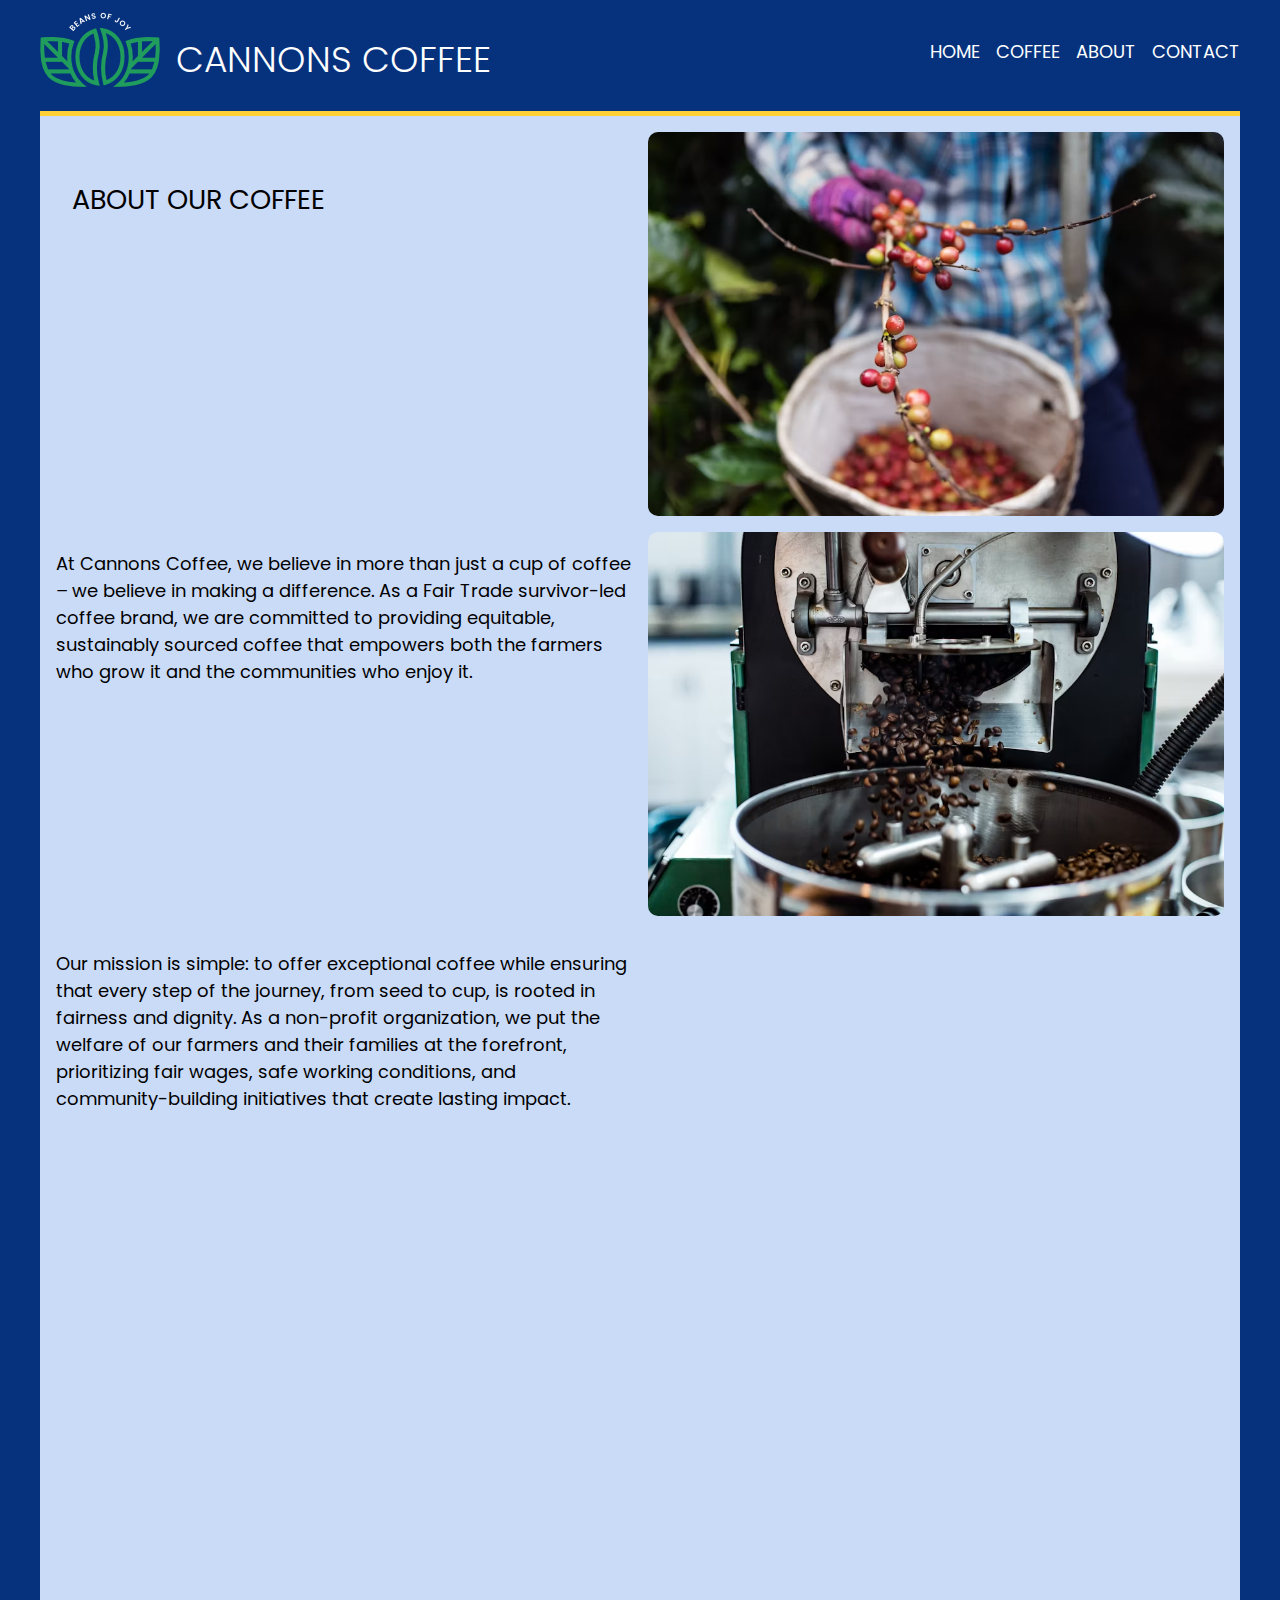
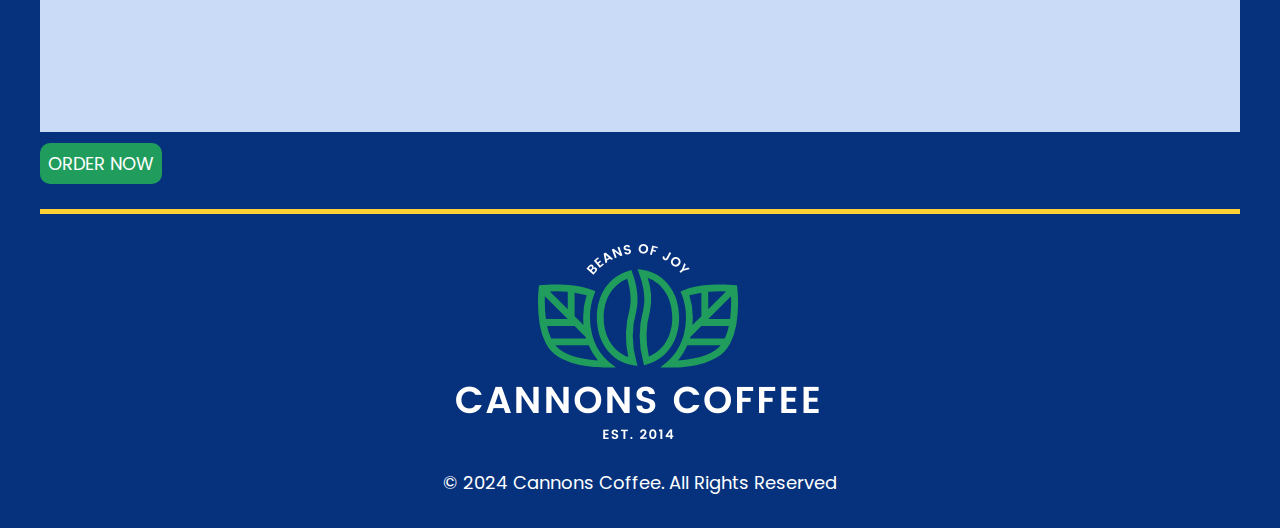
==== about.html @ 050b23fe "updated about page" ====
<head>
  <meta charset="UTF-8" />
  <meta name="viewport" content="width=device-width, initial-scale=1.0" />
  <title>cannons-coffee</title>
  <link rel="stylesheet" href="css/styles.css" />
</head>
<body>
  <div class="container">
    <header>
      <div class="logo">
        <a
          ><img src="images/logo-nav.webp" alt="Cannons Coffee, Beans of Joy"
        /></a>
        <h1>Cannons Coffee</h1>
      </div>
      <nav>
        <ul>
          <li><a href="index.html" target="blank"> Home </a></li>
          <li><a href="latte.html" target="_blank">Coffee</a></li>
          <li>
            <a href="about.html" target="_blank">About</a>
          </li>
          <li>
            <a href="mailto:lajoie.bradley2@gmail.com" target="_blank"
              >Contact</a
            >
          </li>
        </ul>
      </nav>
    </header>
    <main>
      <div class="parentthree">
        <div class="ourcoffee"><h2>About Our Coffee</h2></div>

        <div class="aboutcard">
          <img src="images/about_coffee_fruit.avif" alt="coffee bean farmer" />
        </div>
        <div class="aboutcard">
         <p>
            At Cannons Coffee, we believe in more than just a cup of coffee – we
            believe in making a difference. As a Fair Trade survivor-led coffee
            brand, we are committed to providing equitable, sustainably sourced
            coffee that empowers both the farmers who grow it and the
            communities who enjoy it.
          </p>
          </div>
          <div class="aboutcard">
            <img src="images/about_coffee_roast.avif" alt="coffee bean farmer" />
          </div>
          <div class="aboutcard">
           <p>
            Our mission is simple: to offer exceptional coffee while ensuring
            that every step of the journey, from seed to cup, is rooted in
            fairness and dignity. As a non-profit organization, we put the
            welfare of our farmers and their families at the forefront,
            prioritizing fair wages, safe working conditions, and
            community-building initiatives that create lasting impact.
            </p>
            </div>
        </div>
          <p><a href="" target="_blank" class="greenbutton">Order Now</a></p>
      </div>

    </main>
    <footer>
      <img
        src="images/logo-footer.webp"
        alt="Cannons Coffee, Beans of Joy! Est. 2014"
      />
      <p>&copy; 2024 Cannons Coffee. All Rights Reserved</p>
    </footer>
  </div>
</body>
---- css/styles.css ----
@import url("https://fonts.googleapis.com/css2?family=Poppins:ital,wght@0,100;0,200;0,300;0,400;0,500;0,600;0,700;0,800;0,900;1,100;1,200;1,300;1,400;1,500;1,600;1,700;1,800;1,900&display=swap");

:root {
  --black: #000000;
  --Catalina: #06327d;
  --Bluetiful: #2b70e4;
  --vegan: #209d5c;
  --Sunglow: #ffd034;
  --white: #ffffff;
  --lightblue: #cadbf8;
  --common-font: Poppins;
  --radius: 10px;
}

/* BASIC FORMATTING */
html {
  box-sizing: border-box;
}
*,
*:before,
*:after {
  box-sizing: inherit;
}
.container {
  max-width: 1200px;
  margin: auto;
}
img {
  max-width: 100%;
}
main {
  border-bottom: 5px solid var(--Sunglow);
  border-top: 5px solid var(--Sunglow);
}

.logo {
  display: flex;
  flex-wrap: center;
  gap: 1rem;
}
header {
  color: var(--white);
  text-transform: uppercase;
  font-weight: normal;
  display: flex;
  flex-flow: row wrap;
  justify-content: center;
  align-items: center;
  gap: 1rem;
}

nav ul {
  list-style: none;
  padding-bottom: 1rem;
  margin: 0;
  display: flex;
  flex-flow: row wrap;
  gap: 1rem;
  justify-content: center;
}
nav a {
  color: var(--white);
  text-decoration: none;
  display: block;
}

body {
  font-family: var(--common-font);
  font-size: 1.125rem;
  color: var(--black);
  background-color: var(--Catalina);
}

h1 {
  font-weight: 300;
}
h2 {
  text-transform: uppercase;
  text-decoration: none;
  font-weight: 400;
  margin: auto;
  padding: 1rem;
  padding-top: 3rem;
}
h3 {
  font-weight: 400;
}
p {
  margin-bottom: 2rem;
}
.parentone {
  display: grid;
  grid-template-columns: 1fr 1fr;
  /* align-items: center; */
  gap: 1rem;
  padding: 0.5rem;
  background-color: var(--white);
}
.child {
  text-align: left;
}

.greenbutton {
  background-color: var(--vegan);
  color: var(--white);
  padding: 0.5rem;
  margin-top: 2rem;
  border-radius: var(--radius);
  text-decoration: none;
  text-transform: uppercase;
}

.ourcoffee {
  background-color: var(--lightblue);
}
.parenttwo {
  background-color: var(--lightblue);
  display: grid;
  grid-template-columns: 1fr;
  gap: 2rem;
  padding: 1rem;
}
.coffeecard img {
  border-radius: var(--radius);
}

.bluebutton {
  background-color: var(--Catalina);
  color: var(--white);
  padding: 0.5rem;
  margin-top: 2rem;
  border-radius: var(--radius);
  text-decoration: none;
  text-transform: uppercase;
}

.parentthree {
  display: grid;
  grid-template-columns: 1fr;
  background-color: var(--lightblue);
  gap: 1rem;
  padding: 1rem;
}
.aboutcard img {
  border-radius: var(--radius);
}
.aboutcard {
  background-color: var(--lightblue);
}
footer {
  text-align: center;
  /* align-items: center; */
  color: var(--white);
  padding-top: 1rem;
}

@media (min-width: 700px) {
  .parentone {
    padding: 0;
    padding-left: 1rem;
  }
  .parenttwo {
    grid-template-columns: 1fr 1fr;
  }
  .parentthree {
    grid-template-columns: 1fr 1fr;
    grid-template-rows: 1fr 1fr 1fr 1fr;
  }
  .logo {
    margin: 0;
  }
  footer {
    text-align: center;
  }
}

@media (min-width: 900px) {
  .parentone {
    text-align: left;
    align-items: center;
    padding: 0;
  }
  .parenttwo {
    grid-template-columns: 1fr 1fr 1fr 1fr;
  }
  header {
    justify-content: space-between;
  }
}
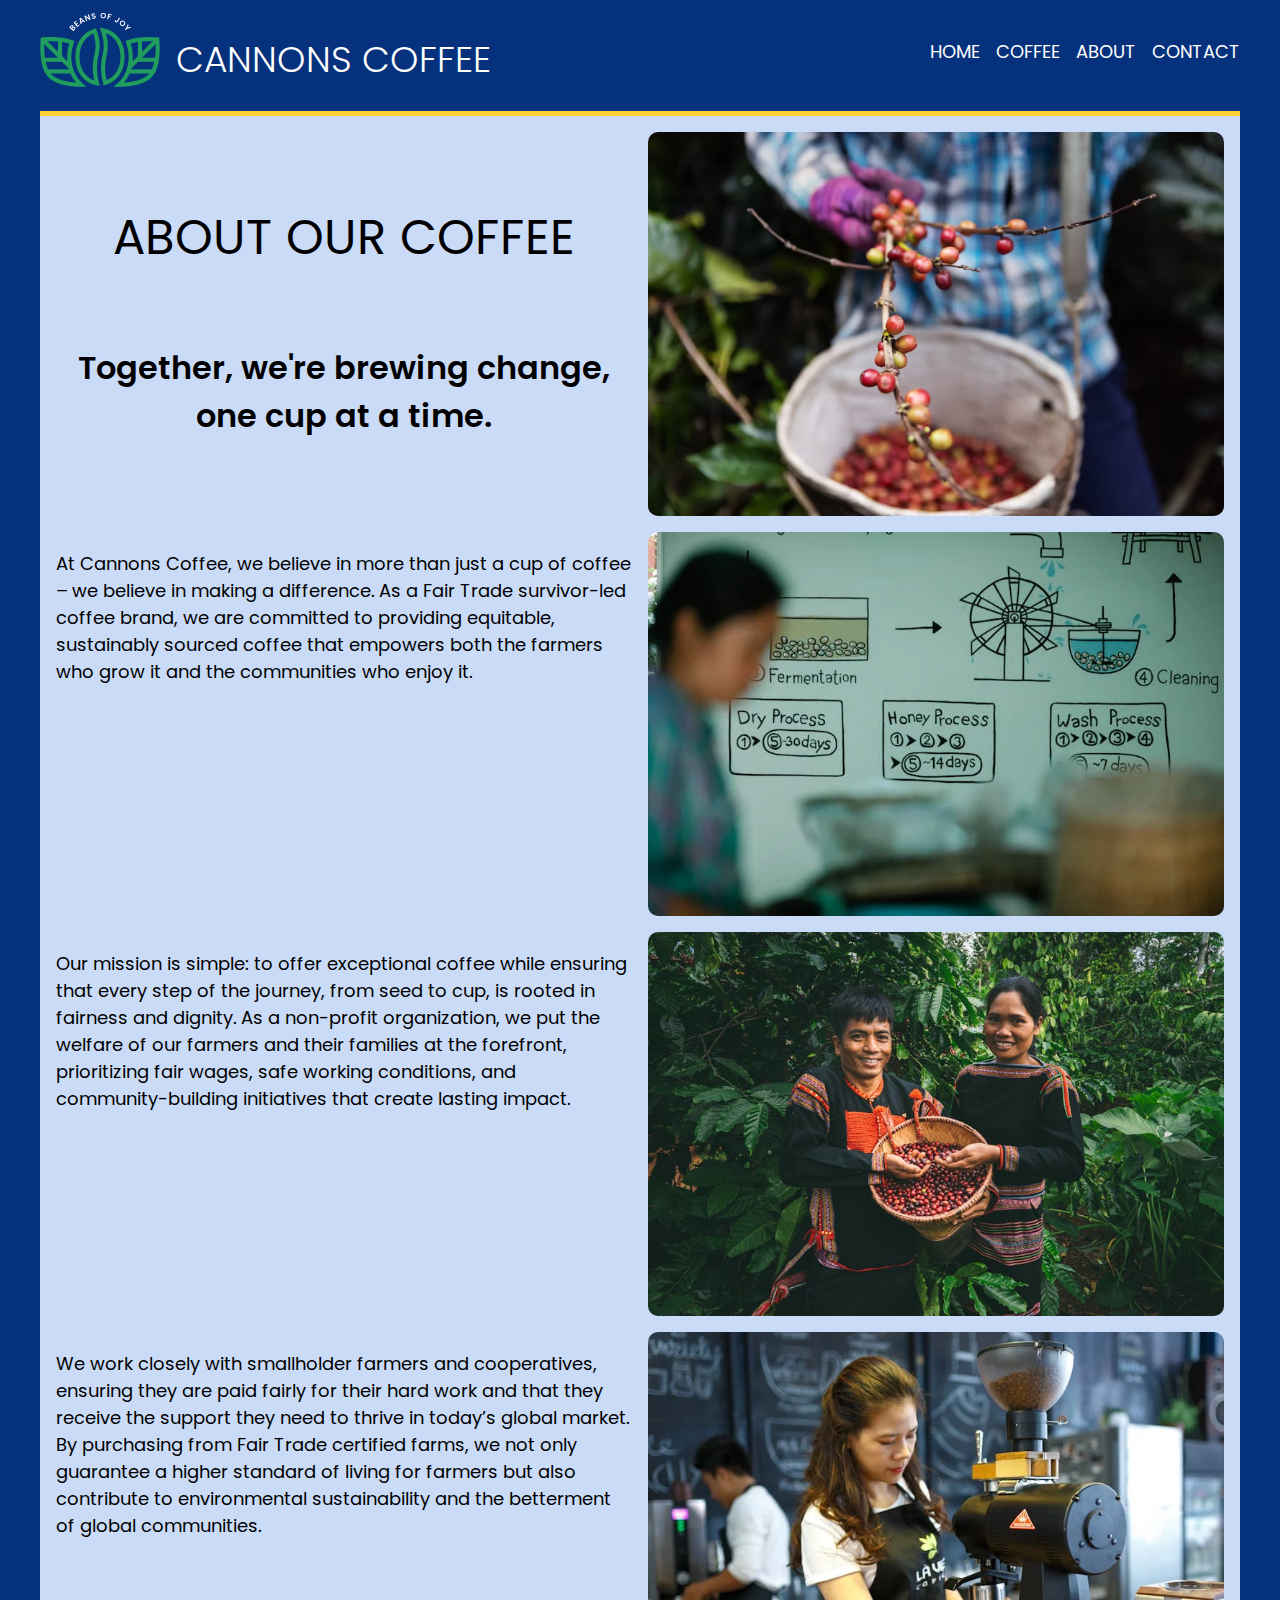
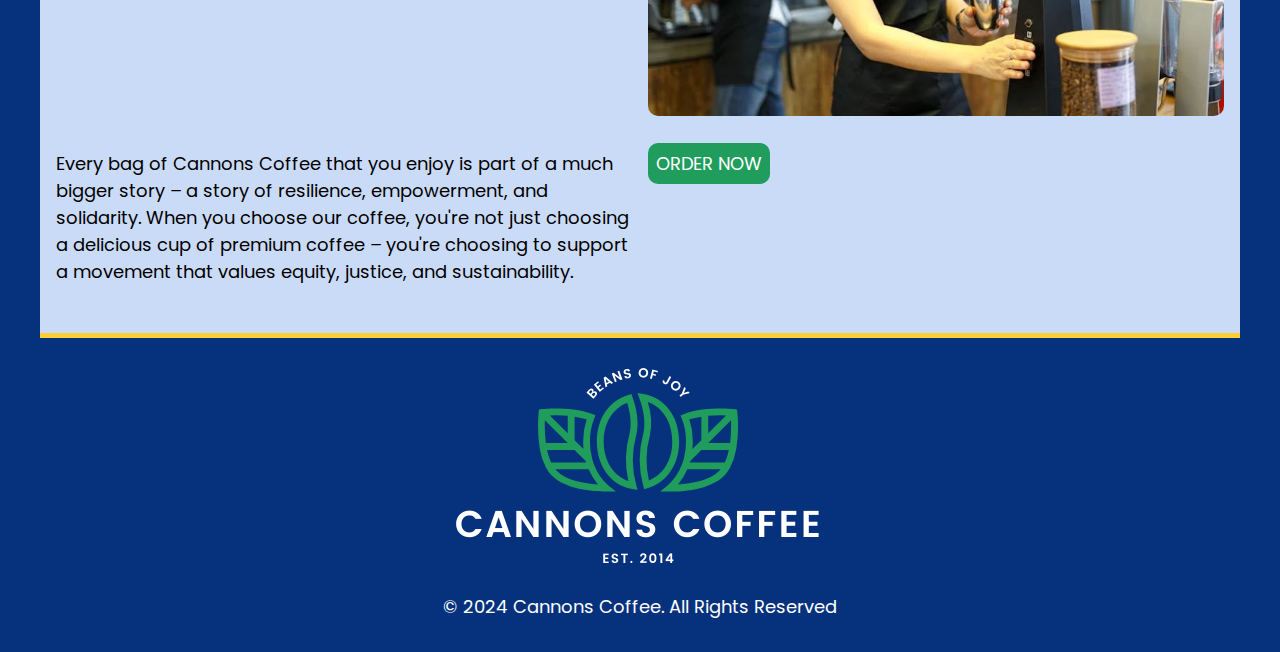
==== commit 34ea59f3: "updated grid" ====
--- a/about.html
+++ b/about.html
@@ -30,7 +30,7 @@
     </header>
     <main>
       <div class="parentthree">
-        <div class="ourcoffee"><h2>About Our Coffee</h2></div>
+        <div class="aboutcoffee"><h2>About Our Coffee</h2><p>Together, we're brewing change, one cup at a time.</p></div>
 
         <div class="aboutcard">
           <img src="images/about_coffee_fruit.avif" alt="coffee bean farmer" />
@@ -45,7 +45,7 @@
           </p>
           </div>
           <div class="aboutcard">
-            <img src="images/about_coffee_roast.avif" alt="coffee bean farmer" />
+            <img src="images/about_coffee_fairtrade.jpeg" alt="coffee bean farmer" />
           </div>
           <div class="aboutcard">
            <p>
@@ -57,8 +57,34 @@
             community-building initiatives that create lasting impact.
             </p>
             </div>
+            <div class="aboutcard">
+                <img src="images/about_coffee_farmers.jpeg" alt="coffee bean farmer" />
+              </div>
+              <div class="aboutcard">
+               <p>
+                We work closely with smallholder farmers and cooperatives, ensuring
+            they are paid fairly for their hard work and that they receive the
+            support they need to thrive in today’s global market. By purchasing
+            from Fair Trade certified farms, we not only guarantee a higher
+            standard of living for farmers but also contribute to environmental
+            sustainability and the betterment of global communities.
+                </p>
+                </div>
+            <div class="aboutcard">
+                    <img src="images/about_coffee_barista.jpeg" alt="coffee bean farmer" />
+                  </div>
+                  <div class="aboutcard">
+                   <p>
+                    Every bag of Cannons Coffee that you enjoy is part of a much bigger
+                    story – a story of resilience, empowerment, and solidarity. When you
+                    choose our coffee, you're not just choosing a delicious cup of
+                    premium coffee – you're choosing to support a movement that values
+                    equity, justice, and sustainability.
+                    </p>
+                    </div>
+                    <p><a href="" target="_blank" class="greenbutton">Order Now</a></p>
+
         </div>
-          <p><a href="" target="_blank" class="greenbutton">Order Now</a></p>
       </div>
 
     </main>
--- a/css/styles.css
+++ b/css/styles.css
@@ -133,7 +133,13 @@
   text-decoration: none;
   text-transform: uppercase;
 }
-
+.aboutcoffee {
+  display: grid;
+  grid-template-columns: 1fr;
+  text-align: center;
+  font-weight: 600;
+  font-size: 2rem;
+}
 .parentthree {
   display: grid;
   grid-template-columns: 1fr;
@@ -146,6 +152,8 @@
 }
 .aboutcard {
   background-color: var(--lightblue);
+  justify-content: space-around;
+  align-items: center;
 }
 footer {
   text-align: center;
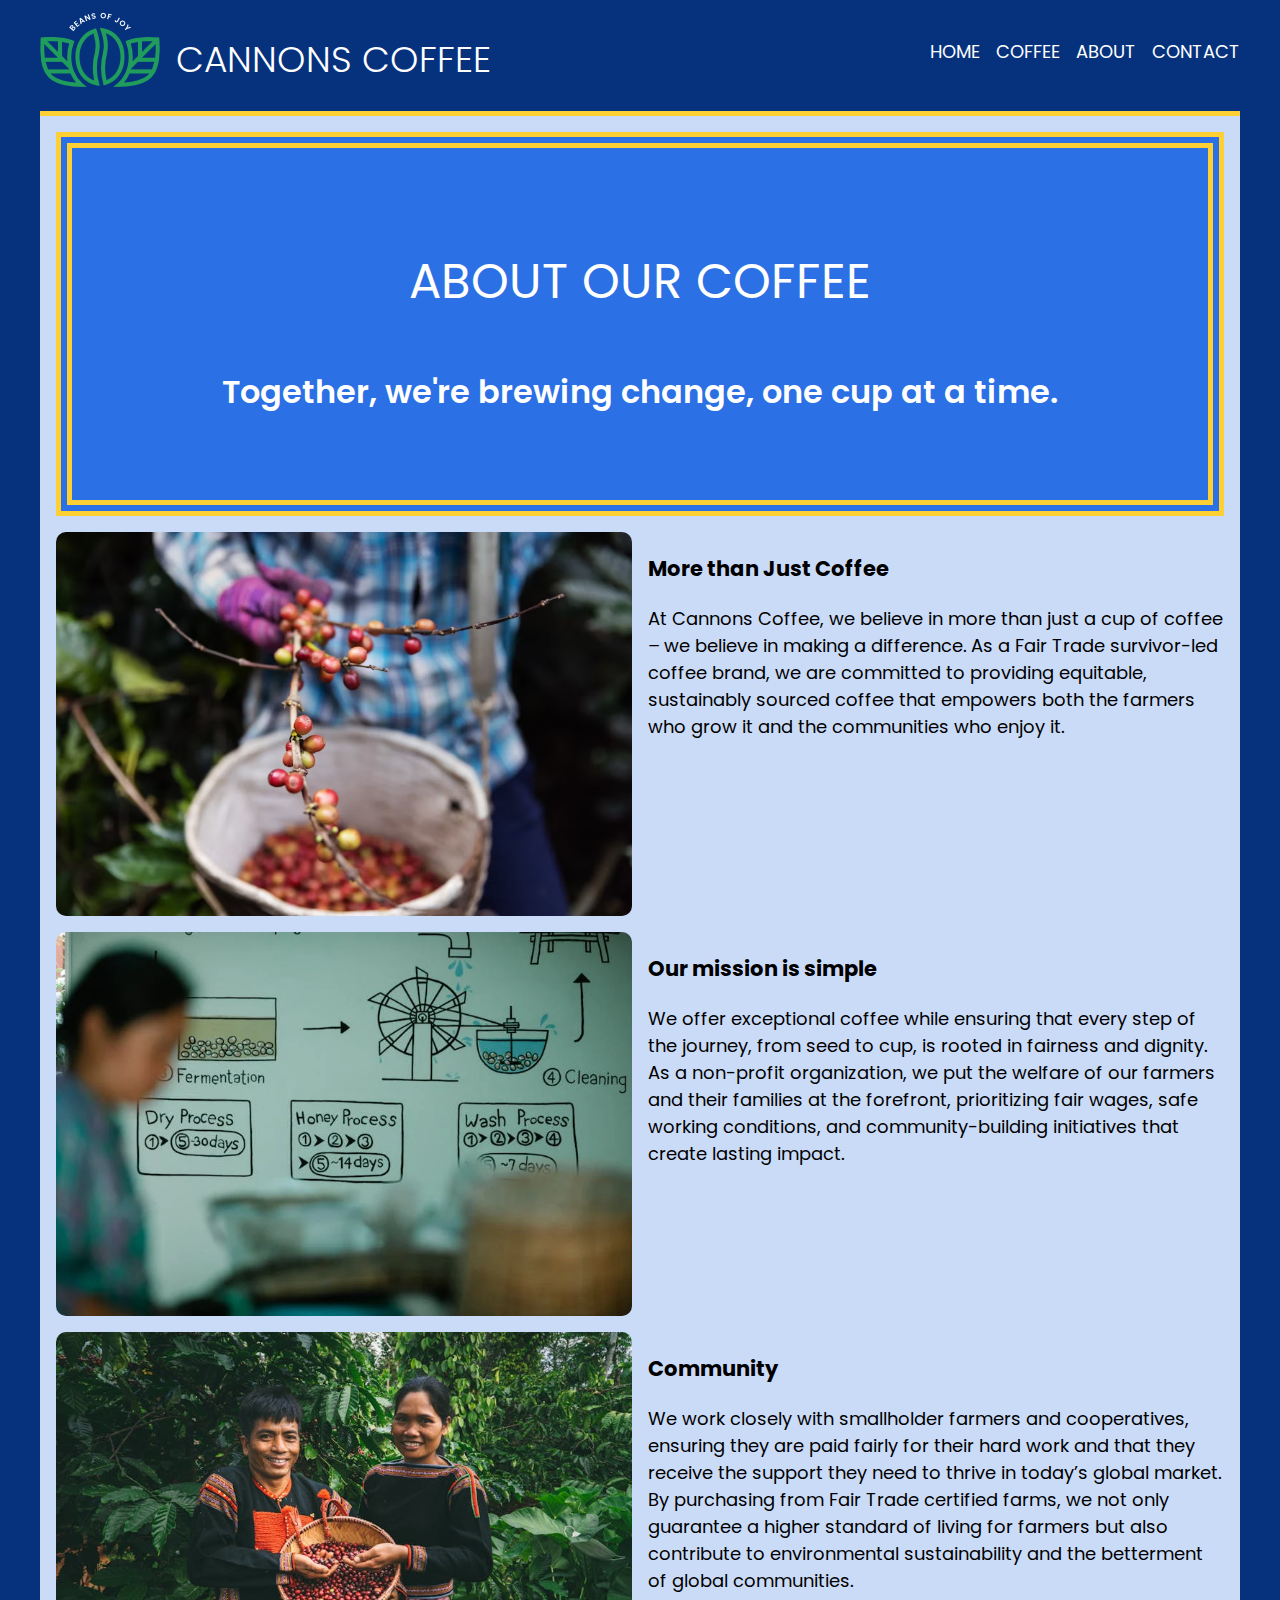
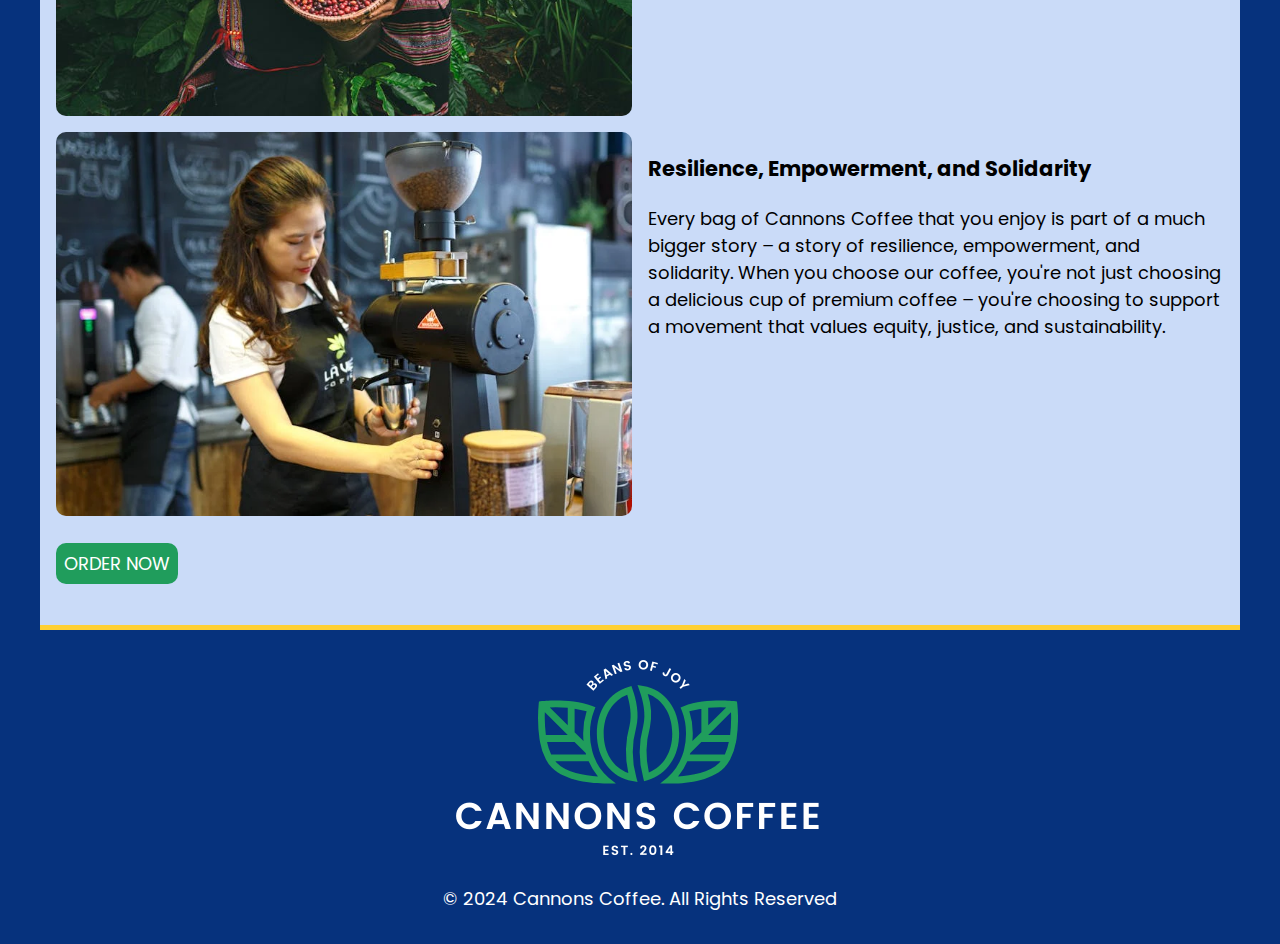
==== commit cd6e2768: "updated html to include h3 on cards" ====
--- a/about.html
+++ b/about.html
@@ -36,6 +36,7 @@
           <img src="images/about_coffee_fruit.avif" alt="coffee bean farmer" />
         </div>
         <div class="aboutcard">
+          <h3>More than Just Coffee</h3>
          <p>
             At Cannons Coffee, we believe in more than just a cup of coffee – we
             believe in making a difference. As a Fair Trade survivor-led coffee
@@ -48,8 +49,9 @@
             <img src="images/about_coffee_fairtrade.jpeg" alt="coffee bean farmer" />
           </div>
           <div class="aboutcard">
+            <h3>Our mission is simple</h3>
            <p>
-            Our mission is simple: to offer exceptional coffee while ensuring
+           We offer exceptional coffee while ensuring
             that every step of the journey, from seed to cup, is rooted in
             fairness and dignity. As a non-profit organization, we put the
             welfare of our farmers and their families at the forefront,
@@ -61,6 +63,7 @@
                 <img src="images/about_coffee_farmers.jpeg" alt="coffee bean farmer" />
               </div>
               <div class="aboutcard">
+                <h3>Community</h3>
                <p>
                 We work closely with smallholder farmers and cooperatives, ensuring
             they are paid fairly for their hard work and that they receive the
@@ -74,6 +77,7 @@
                     <img src="images/about_coffee_barista.jpeg" alt="coffee bean farmer" />
                   </div>
                   <div class="aboutcard">
+                    <h3>Resilience, Empowerment, and Solidarity</h3>
                    <p>
                     Every bag of Cannons Coffee that you enjoy is part of a much bigger
                     story – a story of resilience, empowerment, and solidarity. When you
--- a/css/styles.css
+++ b/css/styles.css
@@ -139,6 +139,11 @@
   text-align: center;
   font-weight: 600;
   font-size: 2rem;
+  color: var(--white);
+  background-color: var(--Bluetiful);
+  border: double 1rem var(--Sunglow);
+  margin: 0;
+  padding: 3rem;
 }
 .parentthree {
   display: grid;
@@ -154,6 +159,9 @@
   background-color: var(--lightblue);
   justify-content: space-around;
   align-items: center;
+}
+.aboutcard h3 {
+  font-weight: 700;
 }
 footer {
   text-align: center;
@@ -173,6 +181,15 @@
   .parentthree {
     grid-template-columns: 1fr 1fr;
     grid-template-rows: 1fr 1fr 1fr 1fr;
+  }
+  .aboutcoffee {
+    display: grid;
+    grid-column: 1/3;
+    justify-items: center;
+    flex-wrap: wrap;
+  }
+  .aboutcard {
+    justify-content: center;
   }
   .logo {
     margin: 0;
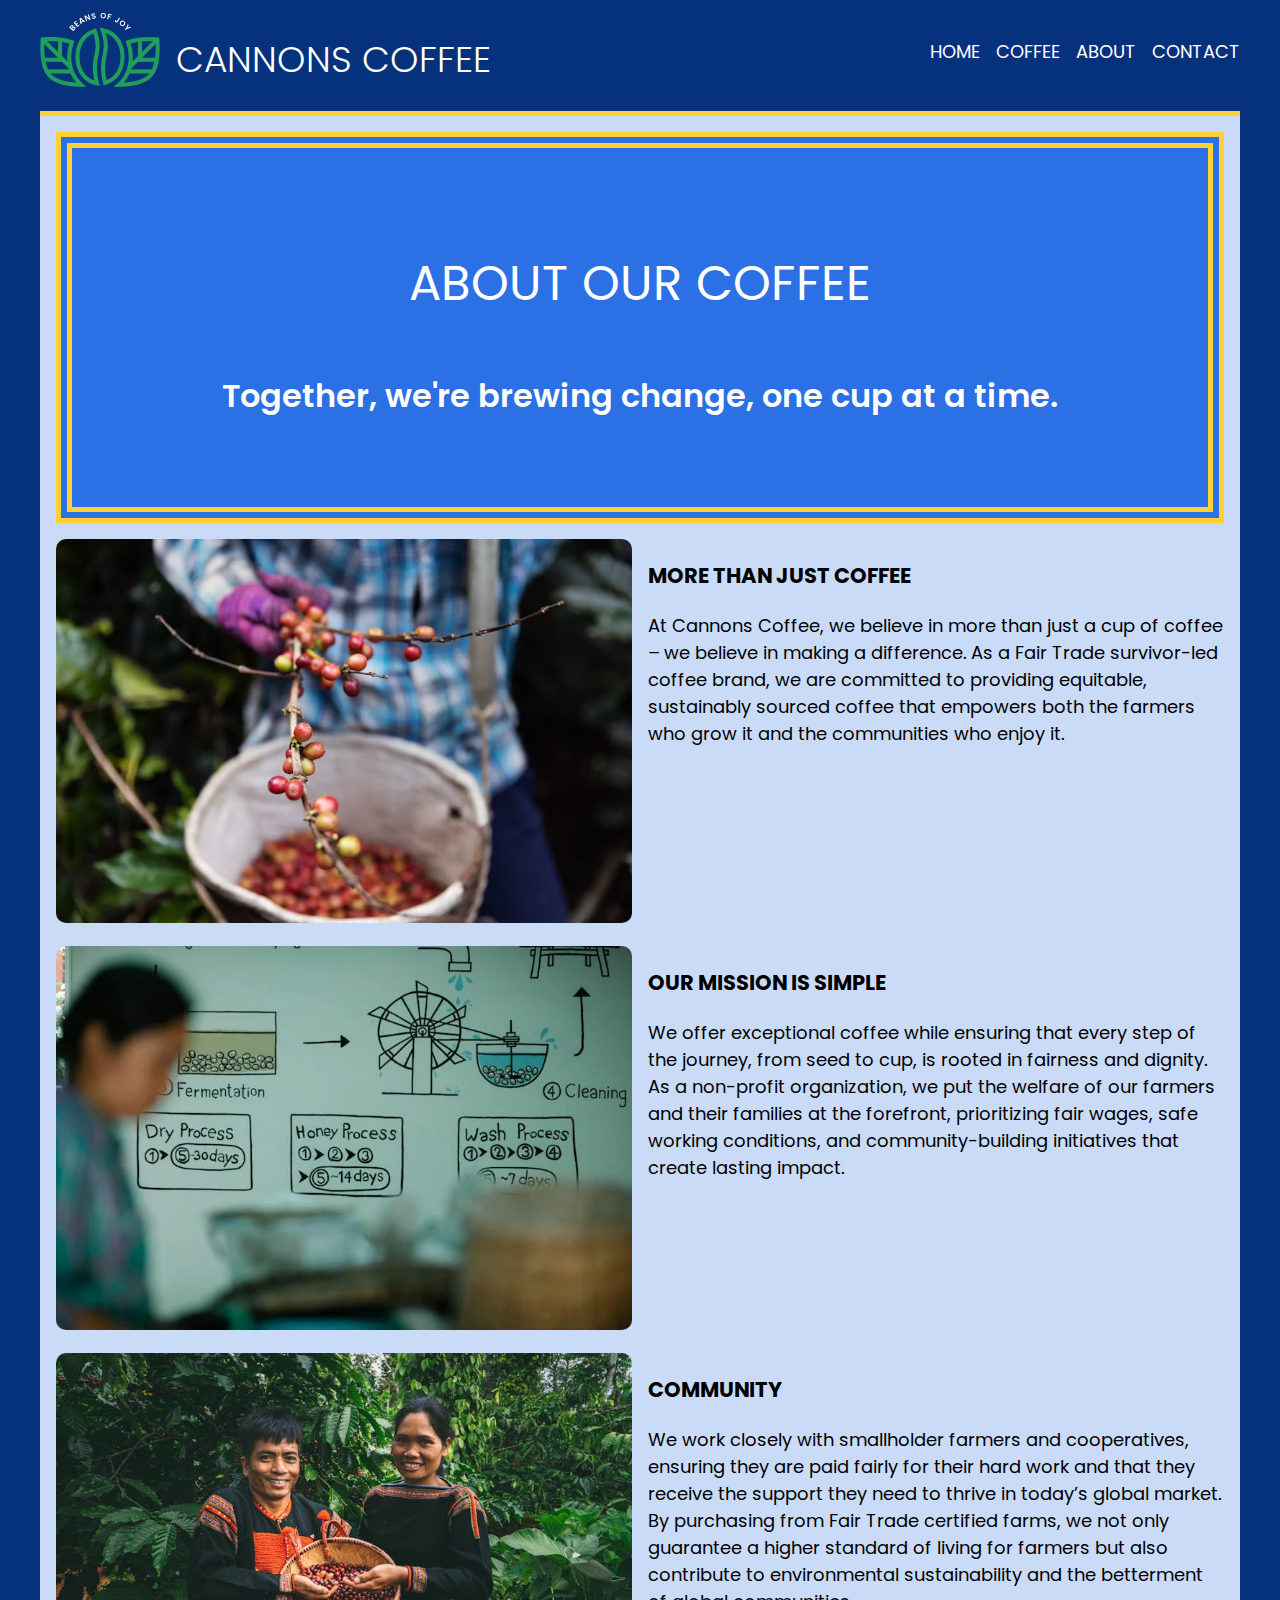
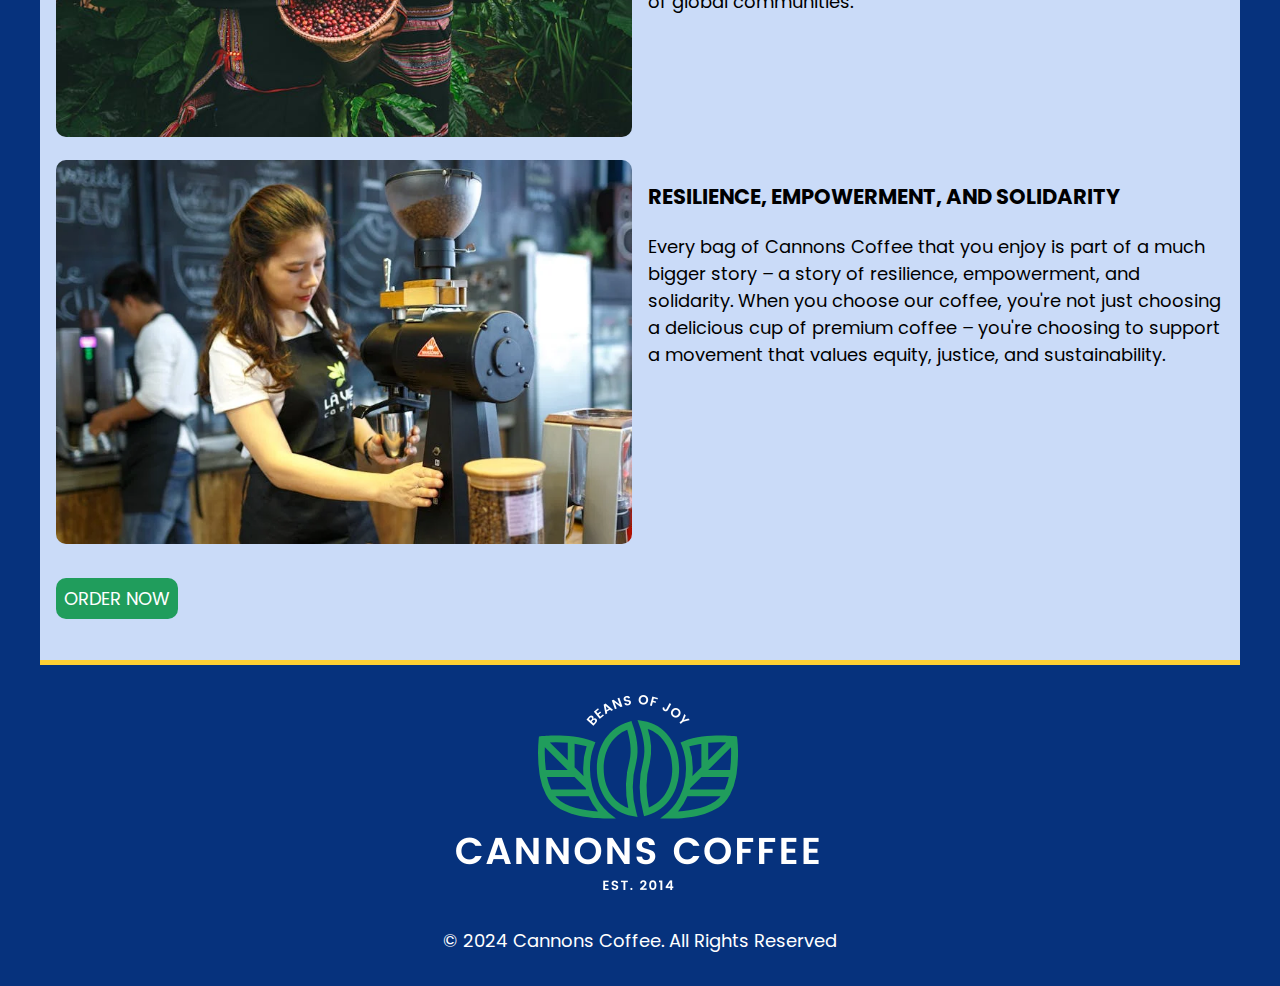
==== commit 27e06ccc: "updated html5 on about page" ====
--- a/about.html
+++ b/about.html
@@ -1,10 +1,12 @@
+<!DOCTYPE html>
+<html lang="en">
 <head>
-  <meta charset="UTF-8" />
-  <meta name="viewport" content="width=device-width, initial-scale=1.0" />
-  <title>cannons-coffee</title>
-  <link rel="stylesheet" href="css/styles.css" />
+  <meta charset="UTF-8">
+  <meta name="viewport" content="width=device-width, initial-scale=1.0">
+  <title>Document</title>
+  <link rel="stylesheet" href="css/styles.css">
 </head>
-<body>
+ <body>
   <div class="container">
     <header>
       <div class="logo">
@@ -100,4 +102,7 @@
       <p>&copy; 2024 Cannons Coffee. All Rights Reserved</p>
     </footer>
   </div>
-</body>
+</body> 
+</html>
+
+
--- a/css/styles.css
+++ b/css/styles.css
@@ -157,11 +157,13 @@
 }
 .aboutcard {
   background-color: var(--lightblue);
-  justify-content: space-around;
+  justify-content: center;
   align-items: center;
+  text-align: center;
 }
 .aboutcard h3 {
   font-weight: 700;
+  text-transform: uppercase;
 }
 footer {
   text-align: center;
@@ -190,6 +192,7 @@
   }
   .aboutcard {
     justify-content: center;
+    text-align: left;
   }
   .logo {
     margin: 0;
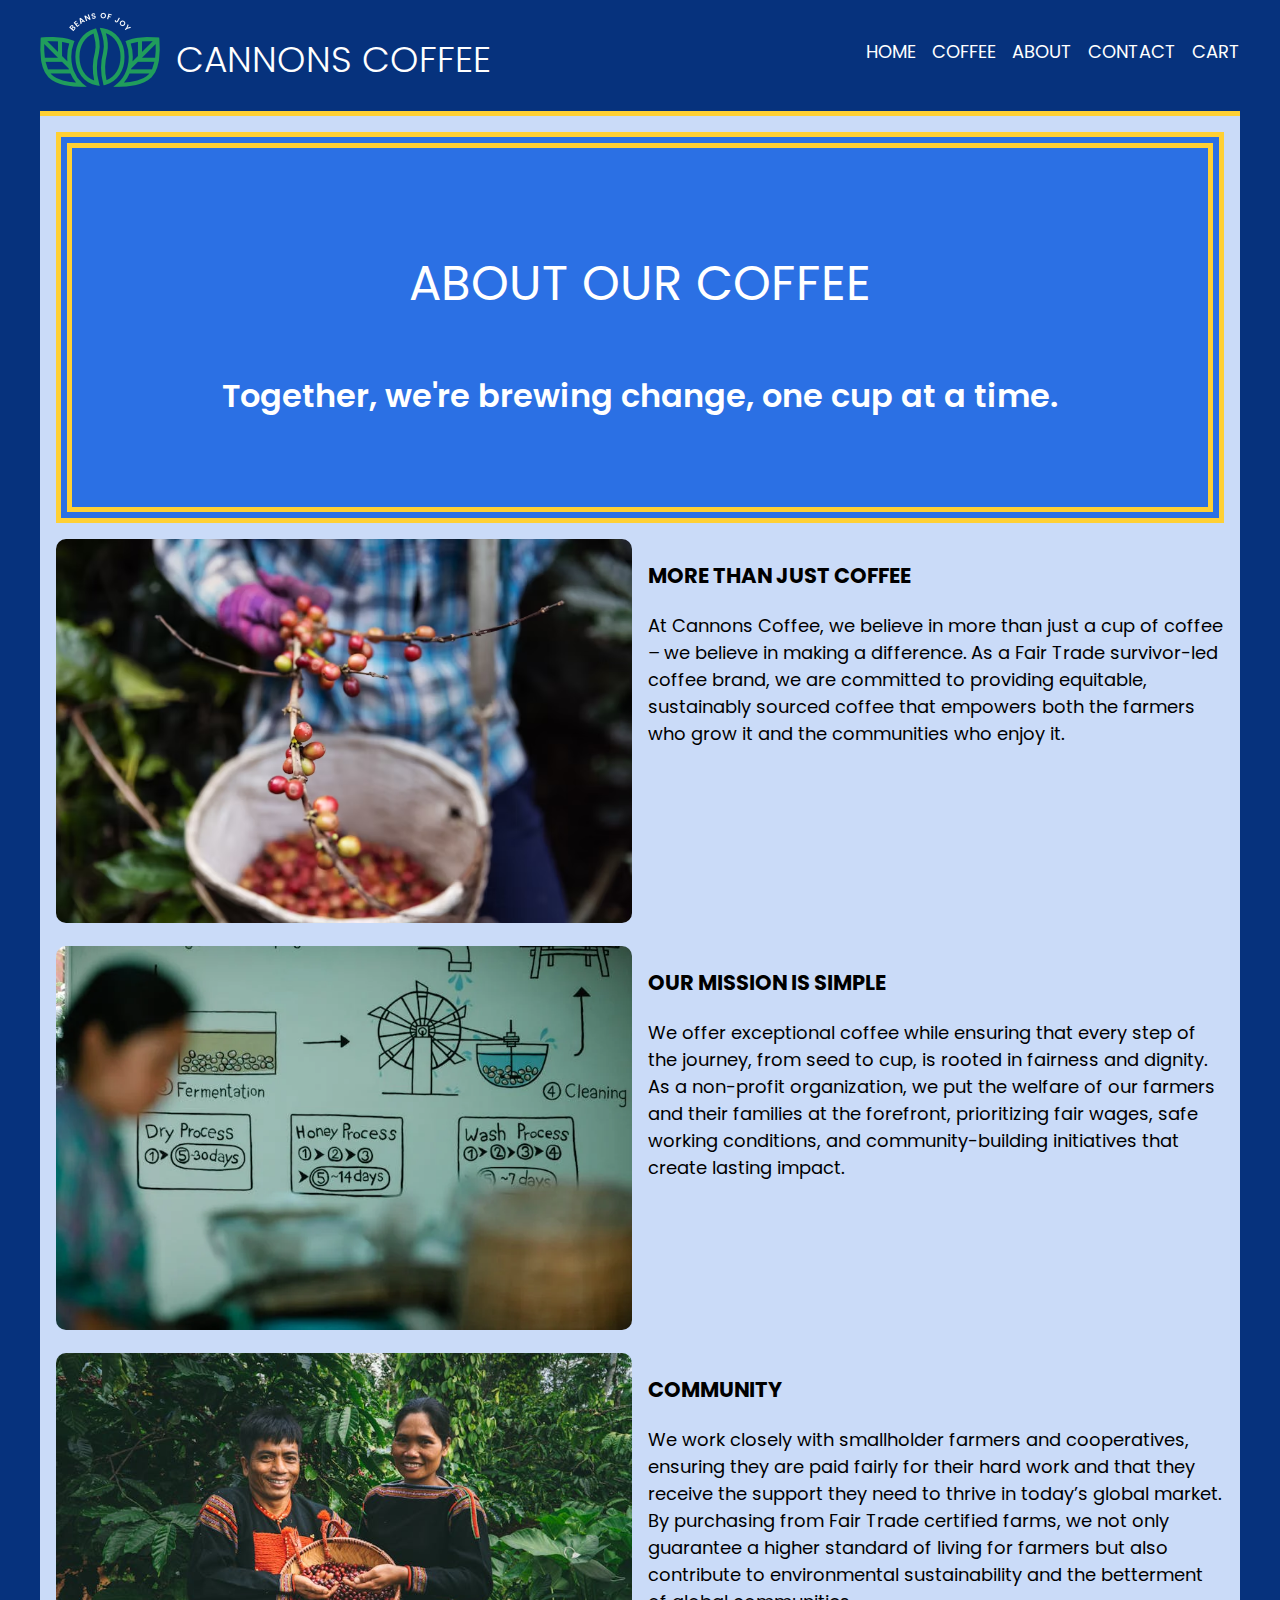
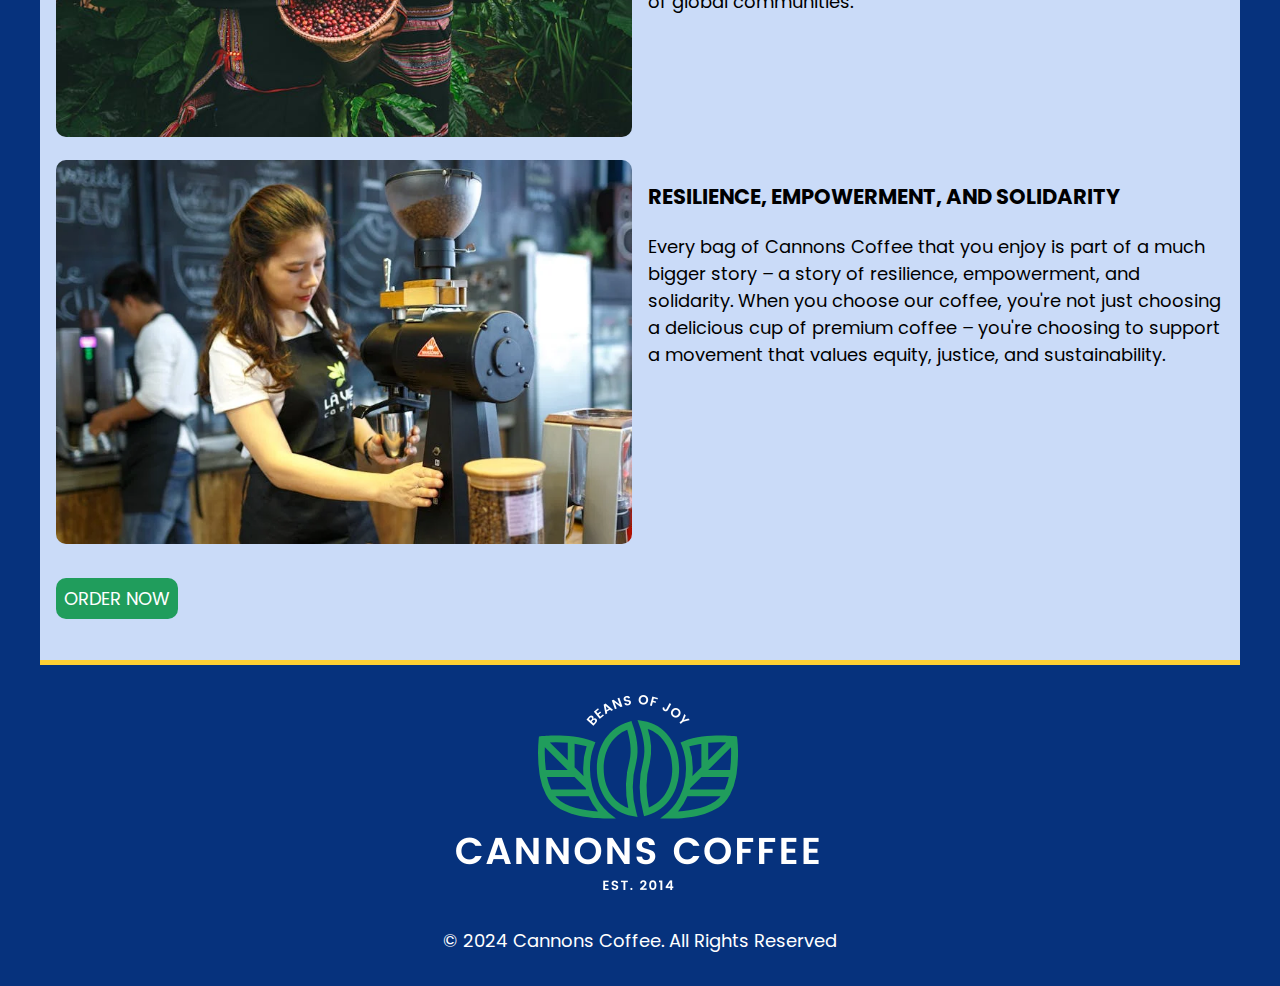
==== commit 343447d8: "updated js" ====
--- a/about.html
+++ b/about.html
@@ -23,9 +23,13 @@
             <a href="about.html" target="_blank">About</a>
           </li>
           <li>
-            <a href="mailto:lajoie.bradley2@gmail.com" target="_blank"
+            <a href="contact.html" target="_blank"
               >Contact</a
             >
+          </li>
+          <li>
+            <a href="cart.html" target="_blank">cart</a>
+      
           </li>
         </ul>
       </nav>
@@ -102,6 +106,8 @@
       <p>&copy; 2024 Cannons Coffee. All Rights Reserved</p>
     </footer>
   </div>
+  <script src="js/custom.js"></script>
+
 </body> 
 </html>
 
--- a/css/styles.css
+++ b/css/styles.css
@@ -165,6 +165,68 @@
   font-weight: 700;
   text-transform: uppercase;
 }
+
+/* below is the css for Cart and contact pages */
+
+form {
+  max-width: 400px;
+  margin: 40px auto;
+  padding: 20px;
+  background: #f9f9f9;
+  border-radius: 10px;
+  font-family: Arial, sans-serif;
+  box-shadow: 0 4px 10px rgba(0, 0, 0, 0.1);
+}
+
+label {
+  font-weight: bold;
+  display: block;
+  margin-top: 10px;
+  color: #444;
+}
+
+input[type="text"],
+input[type="email"],
+select,
+textarea {
+  width: 100%;
+  padding: 8px;
+  margin-top: 4px;
+  border: 1px solid #ccc;
+  border-radius: 5px;
+  box-sizing: border-box;
+}
+
+fieldset {
+  border: none;
+  padding: 0;
+  margin-top: 10px;
+}
+
+legend {
+  font-weight: bold;
+  margin-bottom: 5px;
+}
+
+input[type="checkbox"] {
+  margin-right: 8px;
+}
+button {
+  display: block;
+  width: 100%;
+  padding: 10px;
+  margin-top: 20px;
+  background-color: var(--Bluetiful);
+  color: white;
+  border: none;
+  border-radius: 5px;
+  font-size: 16px;
+  cursor: pointer;
+}
+
+button:hover {
+  background-color: var(--vegan);
+}
 footer {
   text-align: center;
   /* align-items: center; */
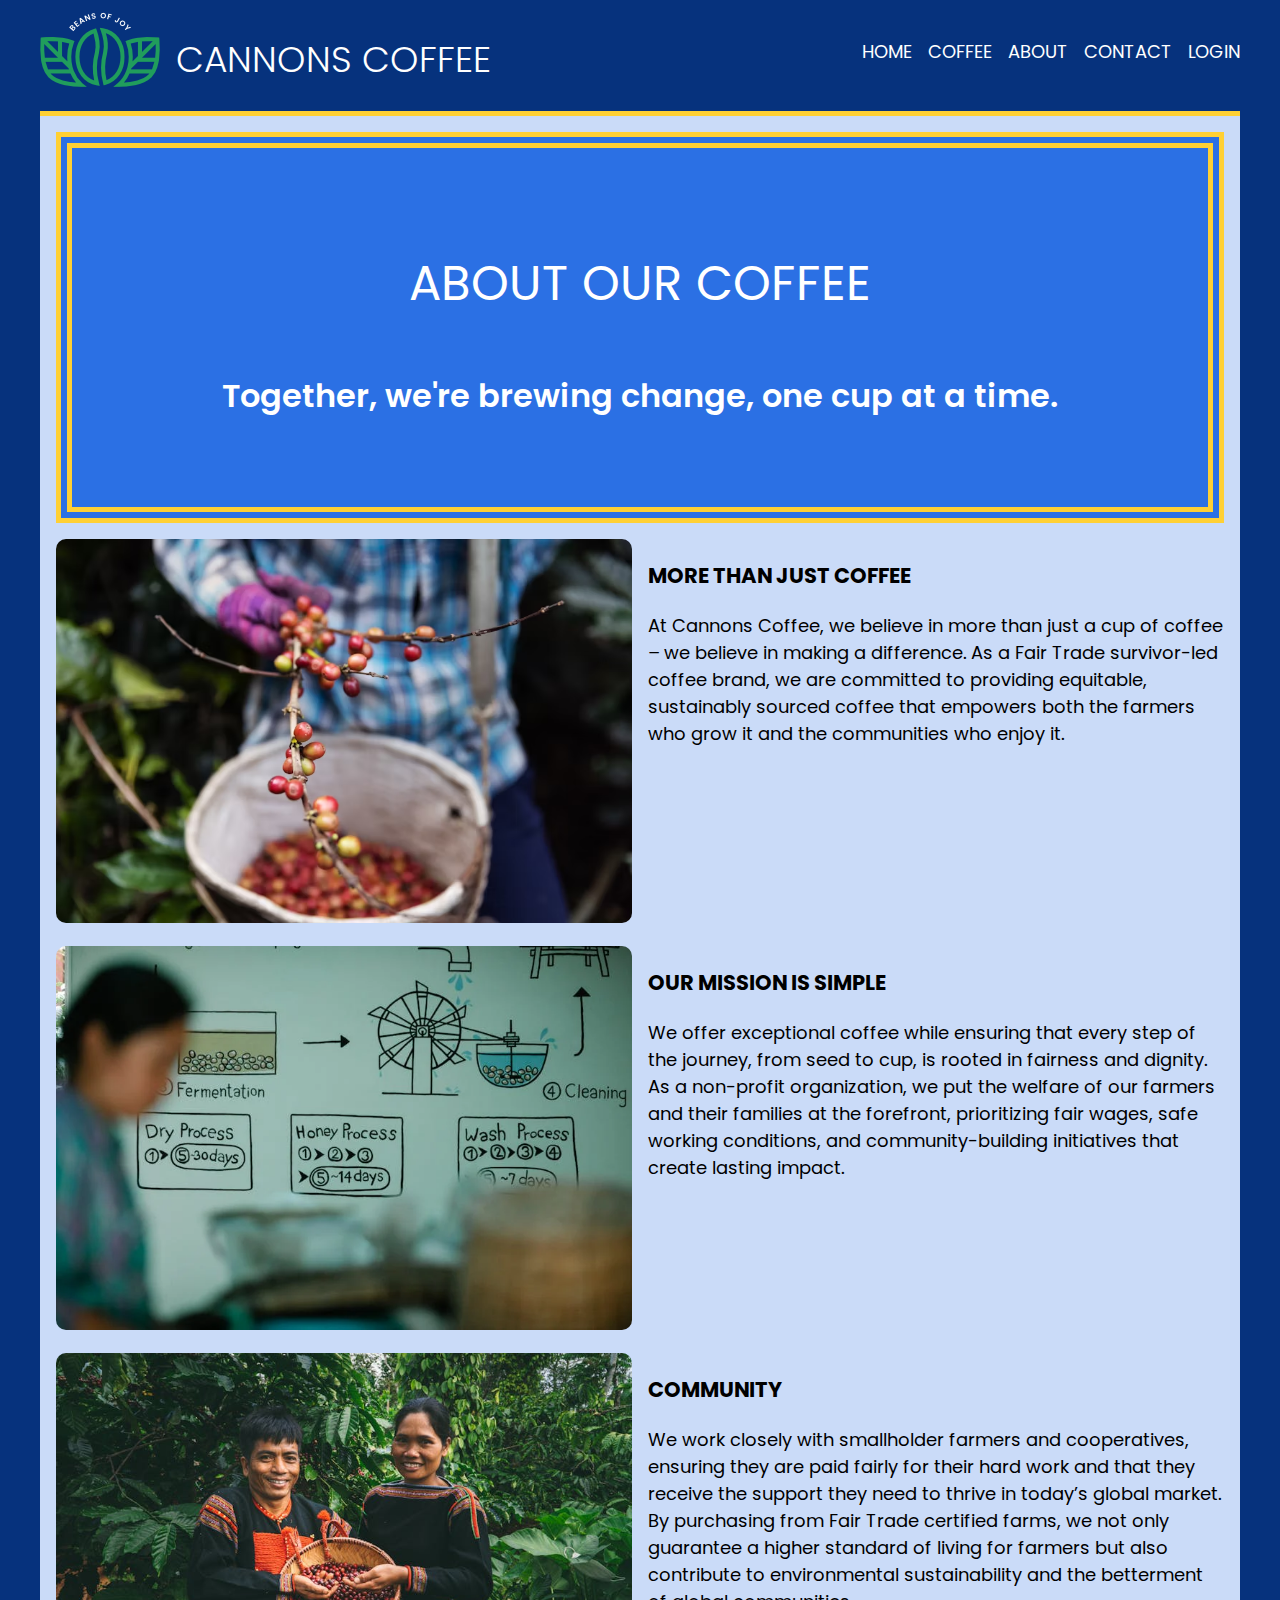
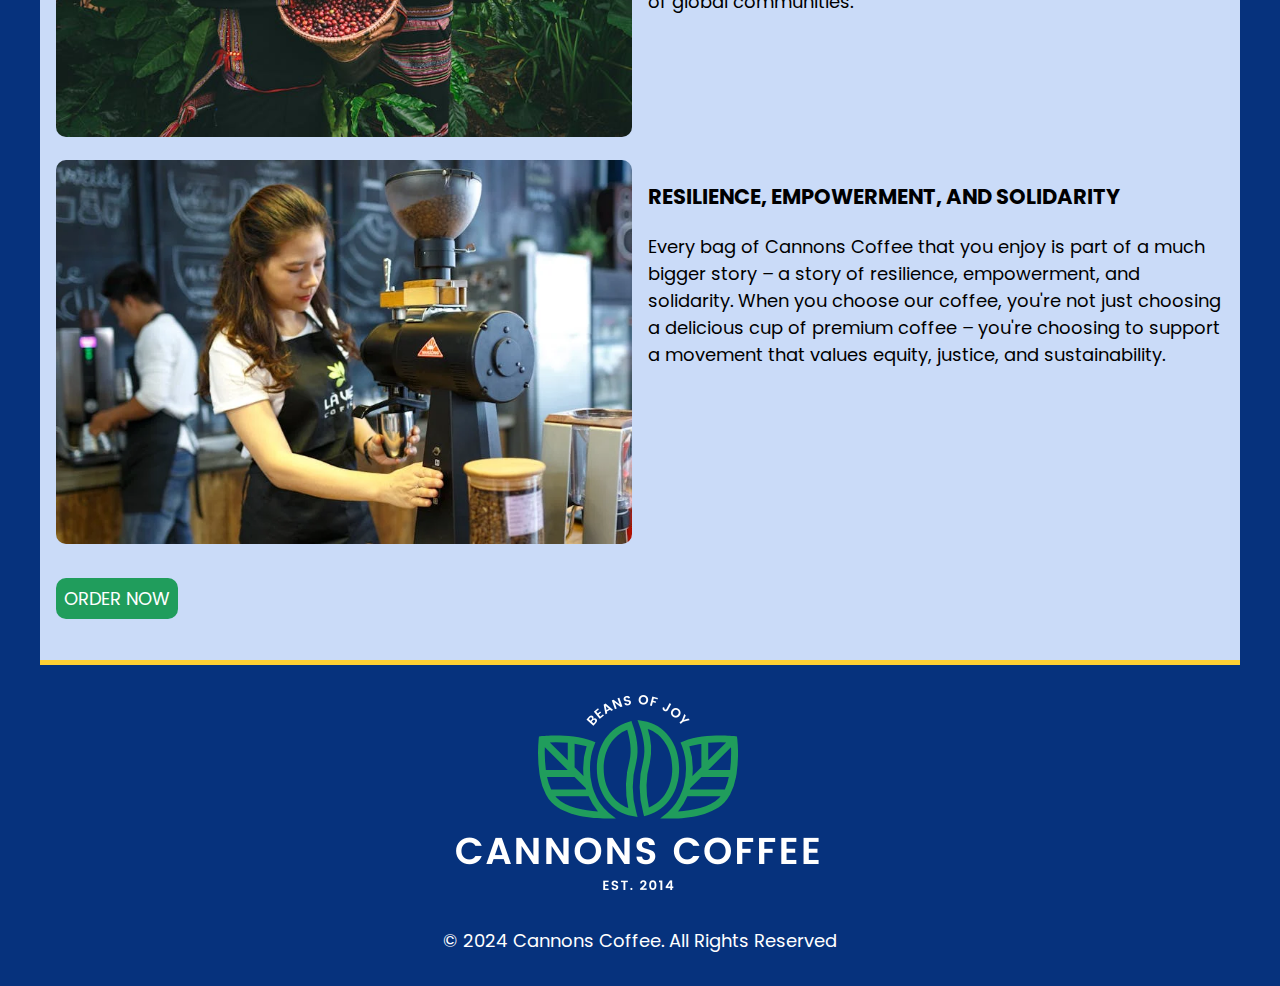
==== commit 8bb5c6b1: "updated css" ====
--- a/about.html
+++ b/about.html
@@ -28,7 +28,7 @@
             >
           </li>
           <li>
-            <a href="cart.html" target="_blank">cart</a>
+            <a href="cart.html" target="_blank">Login</a>
       
           </li>
         </ul>
--- a/css/styles.css
+++ b/css/styles.css
@@ -168,6 +168,12 @@
 
 /* below is the css for Cart and contact pages */
 
+.continer {
+  align-items: center;
+}
+.parentfour {
+  align-items: center;
+}
 form {
   max-width: 400px;
   margin: 40px auto;
